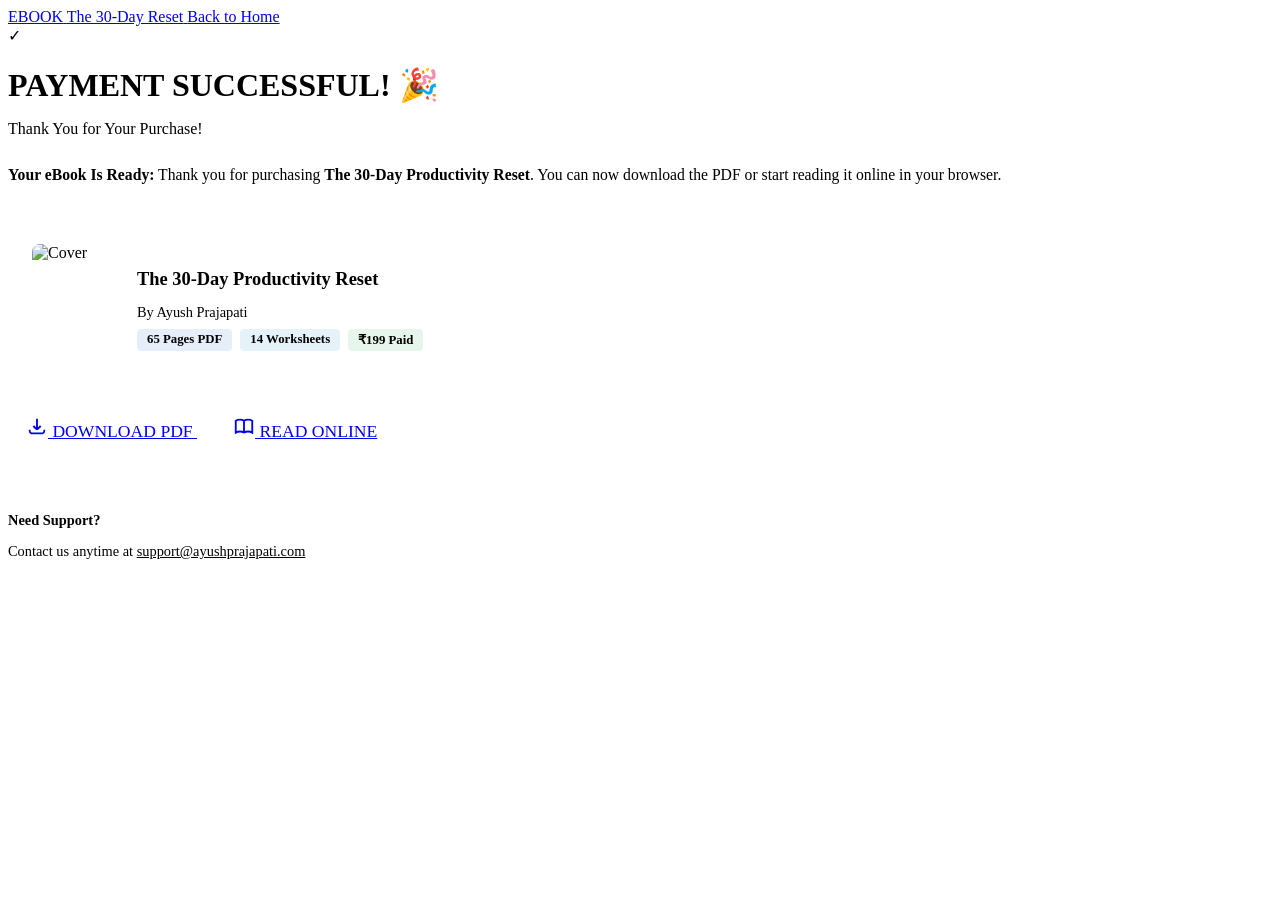
==== thank-you.html @ c45672fa "Add files via upload" ====
<!DOCTYPE html>
<html lang="en">
<head>
  <meta charset="UTF-8">
  <meta name="viewport" content="width=device-width, initial-scale=1.0">
  <title>Payment Successful — The 30-Day Productivity Reset</title>
  
  <link rel="preconnect" href="https://fonts.googleapis.com">
  <link rel="preconnect" href="https://fonts.gstatic.com" crossorigin>
  <link href="https://fonts.googleapis.com/css2?family=Inter:wght@400;500;600;700;800&display=swap" rel="stylesheet">

  <link rel="stylesheet" href="css/style.css">
</head>
<body style="background-color: var(--bg-light);">

  <!-- Header -->
  <header class="header">
    <div class="container header-inner">
      <a href="index.html" class="logo">
        <span class="logo-badge">EBOOK</span>
        <span class="dynamic-title">The 30-Day Reset</span>
      </a>
      <a href="index.html" class="btn btn-secondary btn-sm">Back to Home</a>
    </div>
  </header>

  <div class="container">
    <div class="success-card">
      <div class="success-icon">✓</div>
      <h1 class="section-title" style="margin-bottom: 8px;">PAYMENT SUCCESSFUL! 🎉</h1>
      <p class="section-subtitle" style="margin-bottom: 24px;">
        Thank You for Your Purchase!
      </p>
      
      <p style="color: var(--text-muted); font-size: 0.98rem; margin-bottom: 32px; line-height: 1.6;">
        <b>Your eBook Is Ready:</b> Thank you for purchasing <b>The 30-Day Productivity Reset</b>. You can now download the PDF or start reading it online in your browser.
      </p>

      <!-- Purchased Product Card -->
      <div style="background: var(--bg-light); border: 1px solid var(--border-color); border-radius: var(--radius-md); padding: 24px; display: flex; align-items: center; gap: 20px; text-align: left; margin-bottom: 32px;">
        <img src="assets/ebook-cover.jpg" class="dynamic-cover-img" alt="Cover" style="width: 85px; height: 115px; object-fit: contain; border-radius: 8px; box-shadow: var(--shadow-sm); flex-shrink: 0;">
        <div>
          <h3 class="dynamic-title" style="font-size: 1.15rem; font-weight: 700; color: var(--primary-navy); margin-bottom: 4px;">The 30-Day Productivity Reset</h3>
          <p style="font-size: 0.9rem; color: var(--text-muted); margin-bottom: 8px;">By <span class="dynamic-author">Ayush Prajapati</span></p>
          <div style="display: flex; gap: 8px; flex-wrap: wrap;">
            <span style="font-size: 0.8rem; font-weight: 600; background: rgba(10, 102, 194, 0.1); color: var(--accent-blue); padding: 3px 10px; border-radius: 4px;">65 Pages PDF</span>
            <span style="font-size: 0.8rem; font-weight: 600; background: rgba(2, 132, 199, 0.1); color: var(--teal-accent); padding: 3px 10px; border-radius: 4px;">14 Worksheets</span>
            <span style="font-size: 0.8rem; font-weight: 600; background: rgba(22, 163, 74, 0.1); color: var(--success-green); padding: 3px 10px; border-radius: 4px;"><span class="dynamic-price">₹199</span> Paid</span>
          </div>
        </div>
      </div>

      <!-- Action Buttons -->
      <div class="success-actions">
        <a id="download-pdf-btn" href="The_30-Day_Productivity_Reset_Ayush_Prajapati_FINAL_v2.pdf" download class="btn btn-primary btn-block" style="padding: 18px; font-size: 1.1rem;">
          <svg width="22" height="22" fill="none" stroke="currentColor" stroke-width="2" viewBox="0 0 24 24"><path d="M4 16v1a3 3 0 002 3h12a3 3 0 002-3v-1m-4-4l-4 4m0 0l-4-4m4 4V4"/></svg>
          DOWNLOAD PDF
        </a>

        <a id="read-online-btn" href="read.html" class="btn btn-secondary btn-block" style="padding: 18px; font-size: 1.1rem;">
          <svg width="22" height="22" fill="none" stroke="currentColor" stroke-width="2" viewBox="0 0 24 24"><path d="M12 6.253v13m0-13C10.832 5.477 9.246 5 7.5 5S4.168 5.477 3 6.253v13C4.168 18.477 5.754 18 7.5 18s3.332.477 4.5 1.253m0-13C13.168 5.477 14.754 5 16.5 5c1.747 0 3.332.477 4.5 1.253v13C19.832 18.477 18.247 18 16.5 18c-1.746 0-3.332.477-4.5 1.253"/></svg>
          READ ONLINE
        </a>
      </div>

      <!-- Support Box -->
      <div style="margin-top: 32px; padding-top: 24px; border-top: 1px solid var(--border-color); font-size: 0.9rem; color: var(--text-muted);">
        <p style="font-weight: 600; color: var(--primary-navy); margin-bottom: 4px;">Need Support?</p>
        <p>Contact us anytime at <a id="support-email-link" href="#" style="color: var(--accent-blue); text-decoration: underline;">support@ayushprajapati.com</a></p>
      </div>

    </div>
  </div>

  <script src="js/config.js"></script>
  <script src="js/main.js"></script>
  <script>
    document.addEventListener('DOMContentLoaded', () => {
      if (typeof CONFIG !== 'undefined') {
        const downloadBtn = document.getElementById('download-pdf-btn');
        const supportLink = document.getElementById('support-email-link');

        const pdfFile = CONFIG.PDF_FILE || 'The_30-Day_Productivity_Reset_Ayush_Prajapati_FINAL_v2.pdf';

        if (downloadBtn) {
          downloadBtn.href = pdfFile;
        }

        if (supportLink && CONFIG.SUPPORT_EMAIL) {
          supportLink.href = `mailto:${CONFIG.SUPPORT_EMAIL}`;
          supportLink.textContent = CONFIG.SUPPORT_EMAIL;
        }
      }
    });
  </script>
</body>
</html>
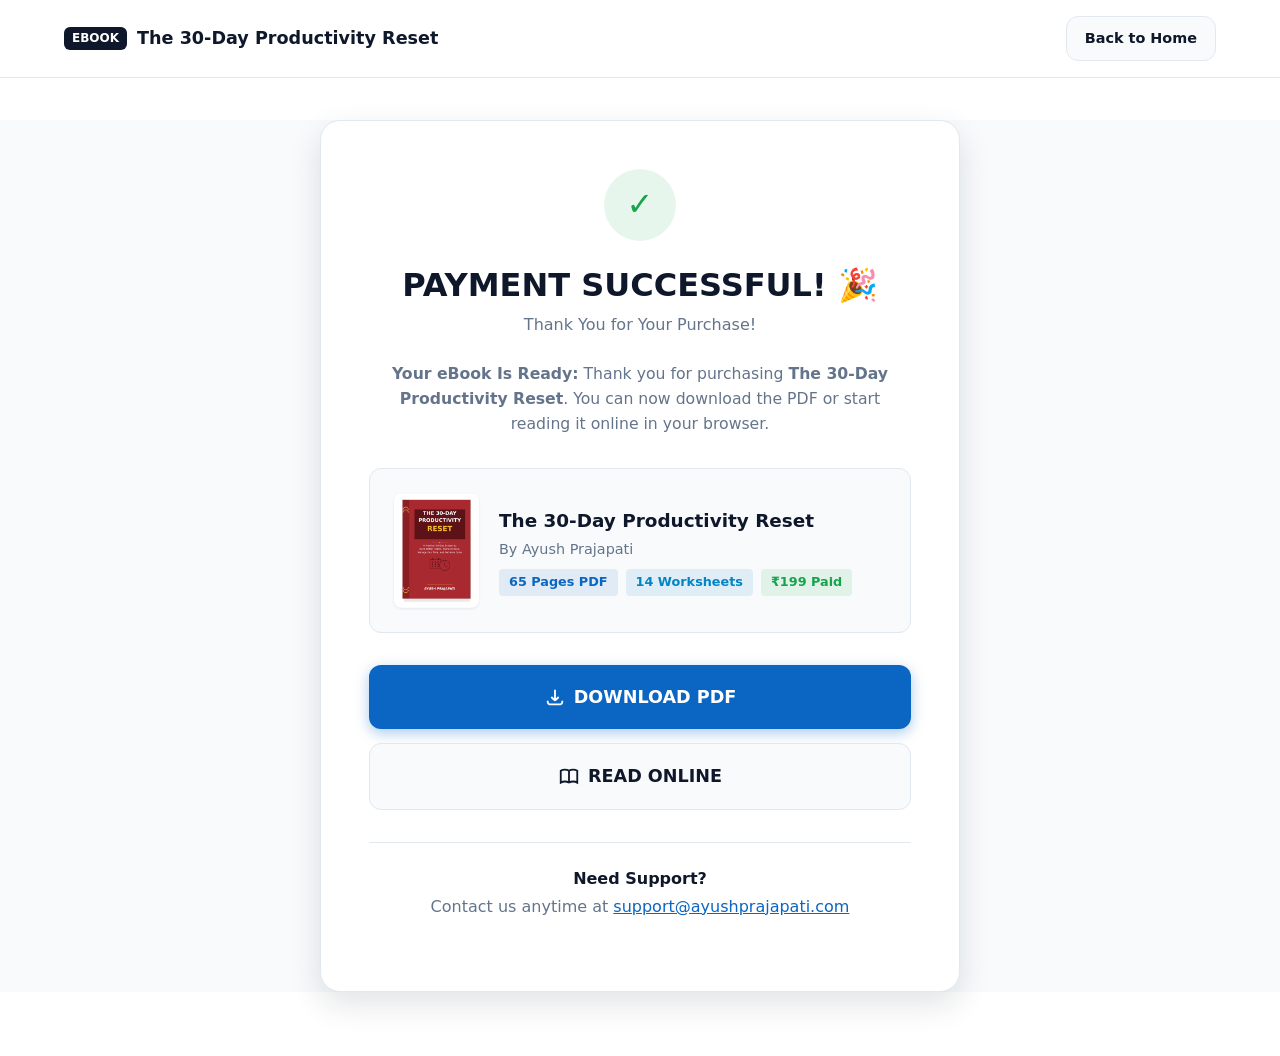
==== commit c92d6006: "Update thank-you.html" ====
--- a/thank-you.html
+++ b/thank-you.html
@@ -66,7 +66,7 @@
       <!-- Support Box -->
       <div style="margin-top: 32px; padding-top: 24px; border-top: 1px solid var(--border-color); font-size: 0.9rem; color: var(--text-muted);">
         <p style="font-weight: 600; color: var(--primary-navy); margin-bottom: 4px;">Need Support?</p>
-        <p>Contact us anytime at <a id="support-email-link" href="#" style="color: var(--accent-blue); text-decoration: underline;">support@ayushprajapati.com</a></p>
+        <p>Contact us anytime at <a id="support-email-link" href="#" style="color: var(--accent-blue); text-decoration: underline;">ayushprajpati6@gmail.com</a></p>
       </div>
 
     </div>
--- a/css/style.css
+++ b/css/style.css
@@ -0,0 +1,1340 @@
+/* style.css - Premium Single-Product eBook Sales Site */
+
+:root {
+  --primary-navy: #0F172A;
+  --text-dark: #1E293B;
+  --text-muted: #64748B;
+  --accent-blue: #0A66C2;
+  --accent-blue-hover: #084e96;
+  --teal-accent: #0284C7;
+  --success-green: #16A34A;
+  --bg-light: #F8FAFC;
+  --bg-card: #FFFFFF;
+  --border-color: #E2E8F0;
+  --shadow-sm: 0 1px 3px rgba(15, 23, 42, 0.08);
+  --shadow-md: 0 4px 12px rgba(15, 23, 42, 0.08);
+  --shadow-lg: 0 12px 32px rgba(15, 23, 42, 0.12);
+  --shadow-xl: 0 20px 48px rgba(15, 23, 42, 0.18);
+  --radius-sm: 8px;
+  --radius-md: 12px;
+  --radius-lg: 20px;
+  --font-main: 'Inter', system-ui, -apple-system, BlinkMacSystemFont, "Segoe UI", Roboto, Helvetica, Arial, sans-serif;
+}
+
+* {
+  box-sizing: border-box;
+  margin: 0;
+  padding: 0;
+}
+
+html {
+  scroll-behavior: smooth;
+  font-family: var(--font-main);
+  color: var(--text-dark);
+  background-color: #FFFFFF;
+  line-height: 1.6;
+}
+
+body {
+  overflow-x: hidden;
+}
+
+a {
+  color: inherit;
+  text-decoration: none;
+}
+
+img {
+  max-width: 100%;
+  height: auto;
+  display: block;
+}
+
+/* Single source of truth cover image styling */
+.dynamic-cover-img {
+  object-fit: contain;
+  max-width: 100%;
+  height: auto;
+  aspect-ratio: 1 / 1.4;
+}
+
+/* Container */
+.container {
+  width: 100%;
+  max-width: 1200px;
+  margin: 0 auto;
+  padding: 0 24px;
+}
+
+/* Header & Nav */
+.header {
+  position: fixed;
+  top: 0;
+  left: 0;
+  right: 0;
+  z-index: 1000;
+  background: rgba(255, 255, 255, 0.88);
+  backdrop-filter: blur(12px);
+  -webkit-backdrop-filter: blur(12px);
+  border-bottom: 1px solid var(--border-color);
+  padding: 16px 0;
+  transition: all 0.3s ease;
+}
+
+.header-inner {
+  display: flex;
+  align-items: center;
+  justify-content: space-between;
+}
+
+.logo {
+  display: flex;
+  align-items: center;
+  gap: 10px;
+  font-weight: 700;
+  font-size: 1.1rem;
+  color: var(--primary-navy);
+}
+
+.logo-badge {
+  background: var(--primary-navy);
+  color: #FFF;
+  font-size: 0.75rem;
+  padding: 2px 8px;
+  border-radius: 6px;
+  font-weight: 600;
+}
+
+.nav-links {
+  display: flex;
+  align-items: center;
+  gap: 28px;
+  list-style: none;
+}
+
+.nav-link {
+  font-size: 0.95rem;
+  font-weight: 500;
+  color: var(--text-muted);
+  transition: color 0.2s ease;
+}
+
+.nav-link:hover {
+  color: var(--accent-blue);
+}
+
+/* Buttons */
+.btn {
+  display: inline-flex;
+  align-items: center;
+  justify-content: center;
+  gap: 8px;
+  font-weight: 600;
+  font-size: 1rem;
+  padding: 14px 28px;
+  border-radius: var(--radius-md);
+  border: none;
+  cursor: pointer;
+  transition: all 0.25s cubic-bezier(0.16, 1, 0.3, 1);
+  text-align: center;
+}
+
+.btn-primary {
+  background-color: var(--accent-blue);
+  color: #FFFFFF;
+  box-shadow: 0 4px 14px rgba(10, 102, 194, 0.35);
+}
+
+.btn-primary:hover {
+  background-color: var(--accent-blue-hover);
+  transform: translateY(-2px);
+  box-shadow: 0 6px 20px rgba(10, 102, 194, 0.45);
+}
+
+.btn-secondary {
+  background-color: var(--bg-light);
+  color: var(--primary-navy);
+  border: 1px solid var(--border-color);
+}
+
+.btn-secondary:hover {
+  background-color: #F1F5F9;
+  border-color: #CBD5E1;
+  transform: translateY(-1px);
+}
+
+.btn-sm {
+  padding: 10px 18px;
+  font-size: 0.9rem;
+}
+
+.btn-block {
+  width: 100%;
+}
+
+/* Section Common */
+.section {
+  padding: 96px 0;
+}
+
+.section-light {
+  background-color: var(--bg-light);
+}
+
+.section-header {
+  text-align: center;
+  max-width: 720px;
+  margin: 0 auto 56px auto;
+}
+
+.section-tag {
+  display: inline-block;
+  font-size: 0.85rem;
+  font-weight: 700;
+  color: var(--teal-accent);
+  text-transform: uppercase;
+  letter-spacing: 1.2px;
+  margin-bottom: 12px;
+}
+
+.section-title {
+  font-size: 2.25rem;
+  font-weight: 800;
+  color: var(--primary-navy);
+  line-height: 1.25;
+  margin-bottom: 16px;
+}
+
+.section-subtitle {
+  font-size: 1.1rem;
+  color: var(--text-muted);
+}
+
+/* Hero Section */
+.hero {
+  padding-top: 140px;
+  padding-bottom: 96px;
+  background: radial-gradient(circle at 80% 20%, rgba(10, 102, 194, 0.05) 0%, transparent 50%),
+              radial-gradient(circle at 20% 80%, rgba(2, 132, 199, 0.05) 0%, transparent 50%);
+}
+
+.hero-grid {
+  display: grid;
+  grid-template-columns: 1.1fr 0.9fr;
+  gap: 60px;
+  align-items: center;
+}
+
+.hero-content {
+  display: flex;
+  flex-direction: column;
+  align-items: flex-start;
+}
+
+.hero-badge {
+  display: inline-flex;
+  align-items: center;
+  gap: 8px;
+  background: rgba(10, 102, 194, 0.08);
+  color: var(--accent-blue);
+  font-weight: 600;
+  font-size: 0.85rem;
+  padding: 6px 14px;
+  border-radius: 30px;
+  margin-bottom: 20px;
+  border: 1px solid rgba(10, 102, 194, 0.15);
+}
+
+.hero-title {
+  font-size: 3rem;
+  font-weight: 800;
+  color: var(--primary-navy);
+  line-height: 1.15;
+  margin-bottom: 16px;
+  letter-spacing: -0.5px;
+}
+
+.hero-subtitle {
+  font-size: 1.2rem;
+  color: var(--text-muted);
+  margin-bottom: 24px;
+  line-height: 1.5;
+}
+
+.hero-meta {
+  display: flex;
+  align-items: center;
+  gap: 20px;
+  margin-bottom: 32px;
+  font-size: 0.95rem;
+  color: var(--text-muted);
+}
+
+.hero-meta-item {
+  display: flex;
+  align-items: center;
+  gap: 6px;
+  font-weight: 500;
+}
+
+.price-tag {
+  display: flex;
+  align-items: baseline;
+  gap: 12px;
+  margin-bottom: 32px;
+}
+
+.price-amount {
+  font-size: 2.75rem;
+  font-weight: 800;
+  color: var(--primary-navy);
+}
+
+.price-label {
+  font-size: 0.95rem;
+  color: var(--text-muted);
+  font-weight: 500;
+}
+
+.hero-actions {
+  display: flex;
+  align-items: center;
+  gap: 16px;
+  width: 100%;
+}
+
+/* 3D Book Mockup */
+.book-mockup-wrapper {
+  perspective: 1200px;
+  display: flex;
+  justify-content: center;
+}
+
+.book-card-3d {
+  position: relative;
+  width: 320px;
+  max-width: 100%;
+  border-radius: var(--radius-md);
+  box-shadow: var(--shadow-xl), 0 0 0 1px rgba(0,0,0,0.05);
+  transition: transform 0.5s cubic-bezier(0.16, 1, 0.3, 1);
+  transform: rotateY(-12deg) rotateX(4deg);
+  overflow: hidden;
+  background: #FFF;
+}
+
+.book-card-3d:hover {
+  transform: rotateY(-2deg) rotateX(0deg) scale(1.03);
+}
+
+.book-card-3d img {
+  width: 100%;
+  border-radius: var(--radius-md);
+  object-fit: contain;
+}
+
+/* Features / Benefits Grid */
+.benefits-grid {
+  display: grid;
+  grid-template-columns: repeat(auto-fit, minmax(280px, 1fr));
+  gap: 32px;
+}
+
+.benefit-card {
+  background: var(--bg-card);
+  padding: 32px;
+  border-radius: var(--radius-lg);
+  border: 1px solid var(--border-color);
+  box-shadow: var(--shadow-sm);
+  transition: all 0.3s ease;
+}
+
+.benefit-card:hover {
+  transform: translateY(-4px);
+  box-shadow: var(--shadow-md);
+  border-color: #CBD5E1;
+}
+
+.benefit-icon {
+  width: 48px;
+  height: 48px;
+  border-radius: var(--radius-md);
+  background: rgba(10, 102, 194, 0.1);
+  color: var(--accent-blue);
+  display: flex;
+  align-items: center;
+  justify-content: center;
+  font-size: 1.3rem;
+  margin-bottom: 20px;
+}
+
+.benefit-title {
+  font-size: 1.2rem;
+  font-weight: 700;
+  color: var(--primary-navy);
+  margin-bottom: 10px;
+}
+
+.benefit-desc {
+  font-size: 0.95rem;
+  color: var(--text-muted);
+}
+
+/* What's Inside Section */
+.inside-grid {
+  display: grid;
+  grid-template-columns: repeat(auto-fit, minmax(320px, 1fr));
+  gap: 24px;
+}
+
+.inside-card {
+  background: var(--bg-card);
+  border: 1px solid var(--border-color);
+  border-radius: var(--radius-md);
+  padding: 24px;
+  transition: all 0.3s ease;
+}
+
+.inside-card:hover {
+  border-color: var(--accent-blue);
+  box-shadow: var(--shadow-md);
+}
+
+.part-tag {
+  font-size: 0.75rem;
+  font-weight: 700;
+  text-transform: uppercase;
+  color: var(--accent-blue);
+  letter-spacing: 0.8px;
+  margin-bottom: 8px;
+}
+
+.inside-card-title {
+  font-size: 1.15rem;
+  font-weight: 700;
+  color: var(--primary-navy);
+  margin-bottom: 8px;
+}
+
+.inside-card-desc {
+  font-size: 0.9rem;
+  color: var(--text-muted);
+}
+
+/* 30-Day Timeline */
+.timeline-grid {
+  display: grid;
+  grid-template-columns: repeat(4, 1fr);
+  gap: 20px;
+}
+
+.timeline-card {
+  background: var(--bg-card);
+  border-radius: var(--radius-md);
+  padding: 28px 20px;
+  border: 1px solid var(--border-color);
+  position: relative;
+  box-shadow: var(--shadow-sm);
+}
+
+.timeline-week {
+  font-size: 0.8rem;
+  font-weight: 700;
+  color: var(--teal-accent);
+  text-transform: uppercase;
+  letter-spacing: 1px;
+  margin-bottom: 6px;
+}
+
+.timeline-title {
+  font-size: 1.1rem;
+  font-weight: 700;
+  color: var(--primary-navy);
+  margin-bottom: 4px;
+}
+
+.timeline-days {
+  font-size: 0.85rem;
+  font-weight: 600;
+  color: var(--text-muted);
+  margin-bottom: 12px;
+}
+
+.timeline-desc {
+  font-size: 0.88rem;
+  color: var(--text-muted);
+}
+
+/* Toolkit Worksheets Grid */
+.toolkit-grid {
+  display: grid;
+  grid-template-columns: repeat(auto-fit, minmax(260px, 1fr));
+  gap: 20px;
+}
+
+.toolkit-card {
+  background: var(--bg-card);
+  border: 1px solid var(--border-color);
+  border-radius: var(--radius-md);
+  padding: 20px;
+  display: flex;
+  align-items: flex-start;
+  gap: 16px;
+  transition: all 0.25s ease;
+}
+
+.toolkit-card:hover {
+  border-color: var(--teal-accent);
+  transform: translateY(-2px);
+  box-shadow: var(--shadow-sm);
+}
+
+.toolkit-num {
+  width: 36px;
+  height: 36px;
+  border-radius: 50%;
+  background: var(--bg-light);
+  color: var(--primary-navy);
+  font-weight: 700;
+  font-size: 0.9rem;
+  display: flex;
+  align-items: center;
+  justify-content: center;
+  flex-shrink: 0;
+  border: 1px solid var(--border-color);
+}
+
+.toolkit-name {
+  font-size: 1rem;
+  font-weight: 600;
+  color: var(--primary-navy);
+  line-height: 1.3;
+}
+
+/* Book Preview Section */
+.preview-slider {
+  display: grid;
+  grid-template-columns: repeat(auto-fit, minmax(220px, 1fr));
+  gap: 24px;
+}
+
+.preview-thumb {
+  border-radius: var(--radius-md);
+  overflow: hidden;
+  border: 1px solid var(--border-color);
+  box-shadow: var(--shadow-sm);
+  cursor: pointer;
+  transition: all 0.3s ease;
+  background: #FFF;
+}
+
+.preview-thumb:hover {
+  transform: scale(1.03);
+  box-shadow: var(--shadow-md);
+}
+
+.preview-thumb img {
+  width: 100%;
+  object-fit: contain;
+}
+
+/* Purchase Section / Dedicated Card */
+.buy-card {
+  background: linear-gradient(135deg, var(--primary-navy) 0%, #1E293B 100%);
+  color: #FFFFFF;
+  border-radius: var(--radius-lg);
+  padding: 64px 48px;
+  box-shadow: var(--shadow-xl);
+  text-align: center;
+  max-width: 800px;
+  margin: 0 auto;
+}
+
+.buy-title {
+  font-size: 2.25rem;
+  font-weight: 800;
+  margin-bottom: 12px;
+}
+
+.buy-subtitle {
+  font-size: 1.1rem;
+  color: #94A3B8;
+  margin-bottom: 32px;
+}
+
+.buy-price-box {
+  background: rgba(255, 255, 255, 0.08);
+  border: 1px solid rgba(255, 255, 255, 0.15);
+  border-radius: var(--radius-md);
+  padding: 24px;
+  max-width: 400px;
+  margin: 0 auto 36px auto;
+}
+
+.buy-price-amount {
+  font-size: 3rem;
+  font-weight: 800;
+  color: #FFFFFF;
+}
+
+.buy-features {
+  display: grid;
+  grid-template-columns: repeat(2, 1fr);
+  gap: 16px;
+  text-align: left;
+  max-width: 540px;
+  margin: 0 auto 36px auto;
+  font-size: 0.95rem;
+  color: #E2E8F0;
+}
+
+.buy-feature-item {
+  display: flex;
+  align-items: center;
+  gap: 10px;
+}
+
+.buy-feature-item svg {
+  color: var(--success-green);
+  flex-shrink: 0;
+}
+
+.buy-guarantee {
+  font-size: 0.85rem;
+  color: #94A3B8;
+  margin-top: 16px;
+}
+
+/* FAQ Section */
+.faq-list {
+  max-width: 760px;
+  margin: 0 auto;
+  display: flex;
+  flex-direction: column;
+  gap: 16px;
+}
+
+.faq-item {
+  background: var(--bg-card);
+  border: 1px solid var(--border-color);
+  border-radius: var(--radius-md);
+  overflow: hidden;
+  transition: border-color 0.2s ease;
+}
+
+.faq-question {
+  padding: 20px 24px;
+  font-size: 1.05rem;
+  font-weight: 600;
+  color: var(--primary-navy);
+  cursor: pointer;
+  display: flex;
+  align-items: center;
+  justify-content: space-between;
+}
+
+.faq-answer {
+  padding: 0 24px 20px 24px;
+  font-size: 0.95rem;
+  color: var(--text-muted);
+  display: none;
+  border-top: 1px solid transparent;
+}
+
+.faq-item.active .faq-answer {
+  display: block;
+}
+
+.faq-item.active {
+  border-color: var(--accent-blue);
+}
+
+/* Footer */
+.footer {
+  background: var(--primary-navy);
+  color: #94A3B8;
+  padding: 64px 0 32px 0;
+  font-size: 0.9rem;
+}
+
+.footer-inner {
+  display: flex;
+  align-items: center;
+  justify-content: space-between;
+  border-bottom: 1px solid rgba(255, 255, 255, 0.1);
+  padding-bottom: 32px;
+  margin-bottom: 32px;
+}
+
+.footer-brand {
+  color: #FFFFFF;
+  font-weight: 700;
+  font-size: 1.1rem;
+}
+
+.footer-links {
+  display: flex;
+  gap: 24px;
+  list-style: none;
+}
+
+.footer-bottom {
+  text-align: center;
+  font-size: 0.85rem;
+}
+
+/* Thank You / Success Page Styles */
+.success-card {
+  background: var(--bg-card);
+  border-radius: var(--radius-lg);
+  border: 1px solid var(--border-color);
+  padding: 48px;
+  max-width: 640px;
+  margin: 120px auto 64px auto;
+  text-align: center;
+  box-shadow: var(--shadow-lg);
+}
+
+.success-icon {
+  width: 72px;
+  height: 72px;
+  background: rgba(22, 163, 74, 0.1);
+  color: var(--success-green);
+  border-radius: 50%;
+  display: flex;
+  align-items: center;
+  justify-content: center;
+  font-size: 2rem;
+  margin: 0 auto 24px auto;
+}
+
+.success-actions {
+  display: flex;
+  flex-direction: column;
+  gap: 16px;
+  margin: 32px 0;
+}
+
+/* Reader Page Styles */
+.reader-header {
+  background: var(--primary-navy);
+  color: #FFFFFF;
+  padding: 12px 24px;
+  display: flex;
+  align-items: center;
+  justify-content: space-between;
+}
+
+.reader-controls {
+  display: flex;
+  align-items: center;
+  gap: 12px;
+}
+
+.reader-btn {
+  background: rgba(255, 255, 255, 0.15);
+  color: #FFF;
+  border: none;
+  padding: 6px 12px;
+  border-radius: 6px;
+  cursor: pointer;
+  font-size: 0.85rem;
+}
+
+.reader-btn:hover {
+  background: rgba(255, 255, 255, 0.25);
+}
+
+.reader-canvas-wrapper {
+  background: #525659;
+  min-height: calc(100vh - 60px);
+  display: flex;
+  justify-content: center;
+  padding: 24px;
+  overflow: auto;
+}
+
+/* Responsive Breakpoints (320px, 375px, 430px, 768px, 1024px, 1440px) */
+@media (max-width: 992px) {
+  .hero-grid {
+    grid-template-columns: 1fr;
+    text-align: center;
+  }
+  
+  .hero-content {
+    align-items: center;
+  }
+  
+  .hero-title {
+    font-size: 2.4rem;
+  }
+  
+  .timeline-grid {
+    grid-template-columns: repeat(2, 1fr);
+  }
+}
+
+@media (max-width: 600px) {
+  .nav-links {
+    display: none;
+  }
+  
+  .hero-title {
+    font-size: 2rem;
+  }
+  
+  .timeline-grid {
+    grid-template-columns: 1fr;
+  }
+  
+  .buy-features {
+    grid-template-columns: 1fr;
+  }
+  
+  .buy-card {
+    padding: 36px 20px;
+  }
+}
+
+/* ================================
+   MOBILE DESIGN FIX
+   ================================ */
+
+@media (max-width: 600px) {
+
+  /* Container */
+  .container {
+    padding-left: 16px;
+    padding-right: 16px;
+  }
+
+  /* Header */
+  .header {
+    padding: 10px 0;
+  }
+
+  .header-inner {
+    gap: 10px;
+  }
+
+  .logo {
+    min-width: 0;
+    flex: 1;
+    font-size: 0.9rem;
+  }
+
+  .logo-badge {
+    font-size: 0.65rem;
+    padding: 3px 6px;
+    flex-shrink: 0;
+  }
+
+  .dynamic-title {
+    white-space: nowrap;
+    overflow: hidden;
+    text-overflow: ellipsis;
+  }
+
+  .header .btn-sm {
+    flex-shrink: 0;
+    padding: 9px 12px;
+    font-size: 0.75rem;
+  }
+
+  /* Hero */
+  .hero {
+    padding-top: 105px;
+    padding-bottom: 55px;
+  }
+
+  .hero-grid {
+    display: flex;
+    flex-direction: column;
+    gap: 35px;
+  }
+
+  .hero-content {
+    width: 100%;
+    align-items: center;
+    text-align: center;
+  }
+
+  .hero-badge {
+    font-size: 0.72rem;
+    padding: 6px 10px;
+    margin-bottom: 16px;
+  }
+
+  .hero-title {
+    width: 100%;
+    font-size: 2rem;
+    line-height: 1.12;
+    letter-spacing: -0.7px;
+    margin-bottom: 16px;
+  }
+
+  .hero-subtitle {
+    width: 100%;
+    font-size: 1rem;
+    line-height: 1.55;
+    margin-bottom: 22px;
+  }
+
+  /* Hero Meta */
+  .hero-meta {
+    width: 100%;
+    justify-content: center;
+    flex-direction: column;
+    gap: 10px;
+    margin-bottom: 24px;
+    font-size: 0.85rem;
+  }
+
+  .hero-meta-item {
+    justify-content: center;
+  }
+
+  /* Price */
+  .price-tag {
+    width: 100%;
+    justify-content: center;
+    flex-direction: column;
+    align-items: center;
+    gap: 3px;
+    margin-bottom: 25px;
+  }
+
+  .price-amount {
+    font-size: 2.5rem;
+  }
+
+  .price-label {
+    font-size: 0.82rem;
+    text-align: center;
+  }
+
+  /* Hero Buttons */
+  .hero-actions {
+    width: 100%;
+    flex-direction: column;
+    gap: 12px;
+  }
+
+  .hero-actions .btn {
+    width: 100%;
+    min-height: 52px;
+  }
+
+  /* Book Cover */
+  .book-mockup-wrapper {
+    width: 100%;
+    padding: 0 20px;
+  }
+
+  .book-card-3d {
+    width: min(280px, 100%);
+    transform: none;
+  }
+
+  .book-card-3d:hover {
+    transform: none;
+  }
+
+  /* Sections */
+  .section {
+    padding: 60px 0;
+  }
+
+  .section-header {
+    margin-bottom: 35px;
+  }
+
+  .section-tag {
+    font-size: 0.72rem;
+  }
+
+  .section-title {
+    font-size: 1.7rem;
+    line-height: 1.25;
+  }
+
+  .section-subtitle {
+    font-size: 0.95rem;
+  }
+
+  /* Cards */
+  .benefits-grid,
+  .inside-grid,
+  .toolkit-grid,
+  .preview-slider {
+    grid-template-columns: 1fr;
+    gap: 16px;
+  }
+
+  .benefit-card,
+  .inside-card {
+    padding: 22px;
+  }
+
+  .timeline-grid {
+    grid-template-columns: 1fr;
+    gap: 16px;
+  }
+
+  .timeline-card {
+    padding: 22px;
+  }
+
+  .toolkit-card {
+    padding: 16px;
+  }
+
+  /* Buy Card */
+  .buy-card {
+    width: 100%;
+    padding: 38px 20px;
+    border-radius: 16px;
+  }
+
+  .buy-title {
+    font-size: 1.65rem;
+    line-height: 1.25;
+  }
+
+  .buy-subtitle {
+    font-size: 0.95rem;
+    line-height: 1.5;
+  }
+
+  .buy-price-box {
+    width: 100%;
+    padding: 20px;
+  }
+
+  .buy-price-amount {
+    font-size: 2.5rem;
+  }
+
+  .buy-features {
+    grid-template-columns: 1fr;
+    gap: 13px;
+    font-size: 0.9rem;
+  }
+
+  .buy-feature-item {
+    align-items: flex-start;
+  }
+
+  /* FAQ */
+  .faq-question {
+    padding: 17px 18px;
+    font-size: 0.95rem;
+  }
+
+  .faq-answer {
+    padding: 0 18px 18px;
+    font-size: 0.88rem;
+  }
+
+  /* Footer */
+  .footer {
+    padding: 45px 0 25px;
+  }
+
+  .footer-inner {
+    flex-direction: column;
+    align-items: flex-start;
+    gap: 25px;
+  }
+
+  .footer-links {
+    flex-direction: column;
+    gap: 10px;
+  }
+
+  /* Success Page */
+  .success-card {
+    margin: 100px 16px 40px;
+    padding: 30px 20px;
+  }
+
+  /* Reader */
+  .reader-header {
+    padding: 10px 14px;
+  }
+
+  .reader-controls {
+    gap: 6px;
+  }
+
+  .reader-btn {
+    padding: 6px 8px;
+    font-size: 0.75rem;
+  }
+
+  .reader-canvas-wrapper {
+    padding: 10px;
+  }
+}
+
+
+/* Extra small phones: 320–375px */
+@media (max-width: 375px) {
+
+  .hero {
+    padding-top: 100px;
+  }
+
+  .hero-title {
+    font-size: 1.75rem;
+  }
+
+  .hero-subtitle {
+    font-size: 0.92rem;
+  }
+
+  .hero-badge {
+    font-size: 0.65rem;
+  }
+
+  .price-amount {
+    font-size: 2.25rem;
+  }
+
+  .book-card-3d {
+    width: 240px;
+  }
+
+  .section-title {
+    font-size: 1.55rem;
+  }
+
+  .buy-title {
+    font-size: 1.45rem;
+  }
+}
+
+/* ================================
+   TABLET RESPONSIVE FIX
+   601px – 992px
+   ================================ */
+
+@media (min-width: 601px) and (max-width: 992px) {
+
+  .container {
+    padding-left: 28px;
+    padding-right: 28px;
+  }
+
+  /* Header */
+  .header {
+    padding: 13px 0;
+  }
+
+  .nav-links {
+    gap: 16px;
+  }
+
+  .nav-link {
+    font-size: 0.82rem;
+  }
+
+  .header .btn-sm {
+    padding: 9px 14px;
+    font-size: 0.82rem;
+  }
+
+  /* Hero */
+  .hero {
+    padding-top: 125px;
+    padding-bottom: 75px;
+  }
+
+  .hero-grid {
+    grid-template-columns: 1fr;
+    gap: 45px;
+    text-align: center;
+  }
+
+  .hero-content {
+    align-items: center;
+    max-width: 750px;
+    margin: 0 auto;
+  }
+
+  .hero-title {
+    font-size: 2.7rem;
+    line-height: 1.15;
+  }
+
+  .hero-subtitle {
+    max-width: 650px;
+    font-size: 1.1rem;
+  }
+
+  .hero-meta {
+    justify-content: center;
+  }
+
+  .price-tag {
+    justify-content: center;
+  }
+
+  .hero-actions {
+    justify-content: center;
+    max-width: 600px;
+    margin: 0 auto;
+  }
+
+  /* Book */
+  .book-mockup-wrapper {
+    width: 100%;
+  }
+
+  .book-card-3d {
+    width: 310px;
+    transform: rotateY(-6deg) rotateX(2deg);
+  }
+
+  /* Sections */
+  .section {
+    padding: 75px 0;
+  }
+
+  .section-title {
+    font-size: 2rem;
+  }
+
+  /* Cards */
+  .benefits-grid {
+    grid-template-columns: repeat(2, 1fr);
+    gap: 22px;
+  }
+
+  .inside-grid {
+    grid-template-columns: repeat(2, 1fr);
+    gap: 20px;
+  }
+
+  .timeline-grid {
+    grid-template-columns: repeat(2, 1fr);
+    gap: 20px;
+  }
+
+  .toolkit-grid {
+    grid-template-columns: repeat(2, 1fr);
+    gap: 18px;
+  }
+
+  .preview-slider {
+    grid-template-columns: repeat(3, 1fr);
+    gap: 18px;
+  }
+
+  /* Buy */
+  .buy-card {
+    max-width: 720px;
+    padding: 50px 38px;
+  }
+
+  .buy-title {
+    font-size: 2rem;
+  }
+
+  /* Footer */
+  .footer-inner {
+    gap: 30px;
+  }
+
+  .footer-links {
+    gap: 16px;
+    flex-wrap: wrap;
+    justify-content: flex-end;
+  }
+}
+
+/* ================================
+   THANK YOU / SUCCESS PAGE FIX
+   ================================ */
+
+.success-card {
+  background: var(--bg-card);
+  border-radius: var(--radius-lg);
+  border: 1px solid var(--border-color);
+  padding: 48px;
+  max-width: 640px;
+  width: 100%;
+  margin: 120px auto 64px auto;
+  text-align: center;
+  box-shadow: var(--shadow-lg);
+}
+
+.success-icon {
+  width: 72px;
+  height: 72px;
+  background: rgba(22, 163, 74, 0.1);
+  color: var(--success-green);
+  border-radius: 50%;
+  display: flex;
+  align-items: center;
+  justify-content: center;
+  font-size: 2rem;
+  margin: 0 auto 24px auto;
+}
+
+.success-card h1, 
+.success-card .section-title {
+  font-size: 2rem;
+  font-weight: 800;
+  color: var(--primary-navy);
+  margin-bottom: 12px;
+  line-height: 1.25;
+}
+
+.success-card p, 
+.success-card .section-subtitle {
+  font-size: 1rem;
+  color: var(--text-muted);
+  line-height: 1.5;
+  margin-bottom: 24px;
+}
+
+.success-actions {
+  display: flex;
+  flex-direction: column;
+  gap: 14px;
+  margin: 32px 0 0 0;
+  width: 100%;
+}
+
+.success-actions .btn {
+  width: 100%;
+  justify-content: center;
+  min-height: 48px;
+}
+
+/* Mobile & Tablet Specific Adjustments for Thank You Page */
+@media (max-width: 768px) {
+  .success-card {
+    margin: 100px 16px 40px;
+    padding: 32px 20px;
+    border-radius: var(--radius-md);
+    box-shadow: var(--shadow-md);
+  }
+
+  .success-icon {
+    width: 60px;
+    height: 60px;
+    font-size: 1.6rem;
+    margin-bottom: 20px;
+  }
+
+  .success-card h1, 
+  .success-card .section-title {
+    font-size: 1.6rem;
+  }
+
+  .success-card p, 
+  .success-card .section-subtitle {
+    font-size: 0.92rem;
+  }
+}
